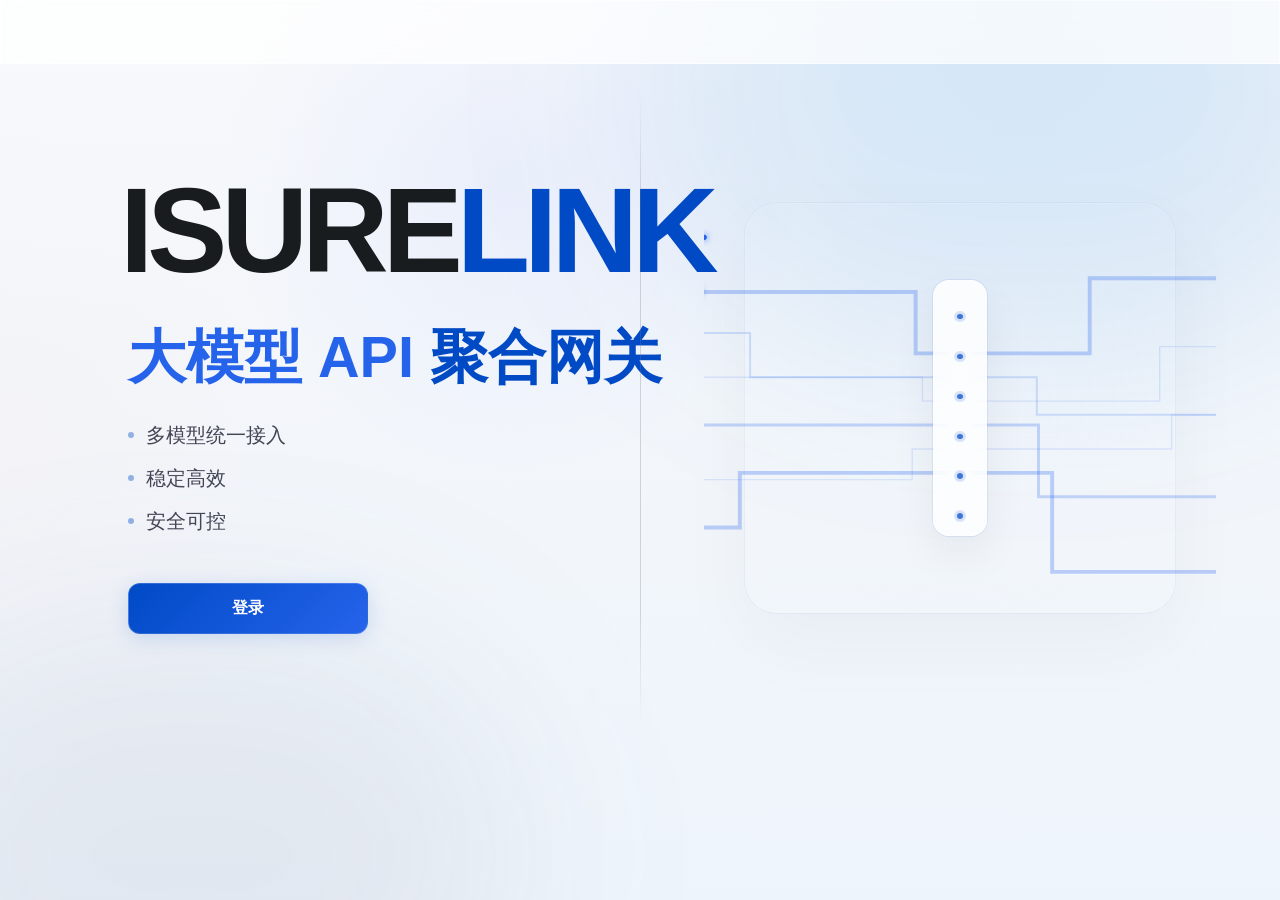
==== standalone/isurelinkindex/isuerlinkindex.html @ 4222e8a7 "feat: add standalone isurelink home page" ====
<!DOCTYPE html>
<html lang="zh-CN" data-theme="light">
<head>
  <meta charset="utf-8">
  <meta name="viewport" content="width=device-width, initial-scale=1.0">
  <title>ISURELINK - 大模型 API 聚合网关</title>
  <meta
    name="description"
    content="ISURELINK 大模型 API 聚合网关，多模型统一接入，稳定高效，安全可控。"
  >
  <link rel="stylesheet" href="./isuerlinkindex.local.css">
</head>
<body>
  <div class="bg-layer bg-layer-mesh" aria-hidden="true"></div>
  <div class="bg-layer bg-layer-orb bg-layer-orb-top" aria-hidden="true"></div>
  <div class="bg-layer bg-layer-orb bg-layer-orb-bottom" aria-hidden="true"></div>

  <nav class="top-nav glass-panel" data-purpose="navigation"></nav>

  <main class="hero-shell" data-purpose="hero-container">
    <section class="hero-panel hero-copy-panel">
      <div class="hero-copy" data-purpose="hero-content">
        <h1 class="brand-mark">
          <span>ISURE</span><span class="brand-accent">LINK</span>
        </h1>
        <h2 class="hero-title" data-i18n="heroTitle">
          大模型 API <span class="brand-inline">聚合网关</span>
        </h2>

        <div class="feature-list">
          <div class="feature-item">
            <span class="feature-dot" aria-hidden="true"></span>
            <p data-i18n="featureOne">多模型统一接入</p>
          </div>
          <div class="feature-item">
            <span class="feature-dot" aria-hidden="true"></span>
            <p data-i18n="featureTwo">稳定高效</p>
          </div>
          <div class="feature-item">
            <span class="feature-dot" aria-hidden="true"></span>
            <p data-i18n="featureThree">安全可控</p>
          </div>
        </div>

        <div class="cta-row">
          <a
            id="cta-login-button"
            class="cta-button"
            href="/login"
            data-login-button
            data-i18n="loginCta"
          >
            登录
          </a>
        </div>
      </div>
    </section>

    <section class="hero-panel hero-visual-panel" aria-label="Visual decoration">
      <div class="hero-divider" aria-hidden="true"></div>
      <div class="visual-stage">
        <div class="exchange-halo" aria-hidden="true"></div>
        <svg
          class="exchange-network-svg"
          viewBox="0 0 600 400"
          fill="none"
          xmlns="http://www.w3.org/2000/svg"
          aria-hidden="true"
        >
          <defs>
            <filter id="exchange-glow-strong" x="-25%" y="-25%" width="150%" height="150%">
              <feGaussianBlur stdDeviation="4" result="blur"></feGaussianBlur>
              <feComposite in="SourceGraphic" in2="blur" operator="over"></feComposite>
            </filter>
            <linearGradient id="exchange-line-gradient" x1="0%" y1="0%" x2="100%" y2="0%">
              <stop offset="0%" stop-color="rgba(37, 99, 235, 0.08)">
                <animate attributeName="stop-color" dur="9s" repeatCount="indefinite" values="rgba(37, 99, 235, 0.08);rgba(37, 99, 235, 0.13);rgba(37, 99, 235, 0.08)"></animate>
              </stop>
              <stop offset="46%" stop-color="rgba(37, 99, 235, 0.22)">
                <animate attributeName="offset" dur="12s" repeatCount="indefinite" values="42%;50%;42%"></animate>
              </stop>
              <stop offset="100%" stop-color="rgba(37, 99, 235, 0.11)">
                <animate attributeName="stop-color" dur="10s" repeatCount="indefinite" values="rgba(37, 99, 235, 0.11);rgba(37, 99, 235, 0.17);rgba(37, 99, 235, 0.11)"></animate>
              </stop>
            </linearGradient>
            <linearGradient id="exchange-line-gradient-strong" x1="0%" y1="0%" x2="100%" y2="0%">
              <stop offset="0%" stop-color="rgba(37, 99, 235, 0.12)"></stop>
              <stop offset="54%" stop-color="rgba(37, 99, 235, 0.3)">
                <animate attributeName="offset" dur="11s" repeatCount="indefinite" values="48%;58%;48%"></animate>
              </stop>
              <stop offset="100%" stop-color="rgba(37, 99, 235, 0.16)"></stop>
            </linearGradient>
            <linearGradient id="exchange-line-gradient-soft" x1="0%" y1="0%" x2="100%" y2="0%">
              <stop offset="0%" stop-color="rgba(37, 99, 235, 0.06)"></stop>
              <stop offset="48%" stop-color="rgba(37, 99, 235, 0.16)">
                <animate attributeName="offset" dur="13s" repeatCount="indefinite" values="40%;56%;40%"></animate>
              </stop>
              <stop offset="100%" stop-color="rgba(37, 99, 235, 0.09)"></stop>
            </linearGradient>
            <path id="exchange-path-1" d="M -50 64 H 248 V 136 H 284 M 316 136 H 452 V 48 H 650"></path>
            <path id="exchange-path-2" d="M -50 112 H 54 V 164 H 284 M 316 164 H 390 V 208 H 650"></path>
            <path id="exchange-path-3" d="M -50 164 H 256 V 192 H 284 M 316 192 H 534 V 128 H 650"></path>
            <path id="exchange-path-4" d="M -50 220 H 78 V 220 H 284 M 316 220 H 392 V 304 H 650"></path>
            <path id="exchange-path-5" d="M -50 284 H 244 V 248 H 284 M 316 248 H 548 V 208 H 650"></path>
            <path id="exchange-path-6" d="M -50 340 H 42 V 276 H 284 M 316 276 H 408 V 392 H 650"></path>
          </defs>

          <g class="exchange-network-lines">
            <use href="#exchange-path-1" class="exchange-network-line line-weight-heavy" stroke="url(#exchange-line-gradient-strong)"></use>
            <use href="#exchange-path-2" class="exchange-network-line" stroke="url(#exchange-line-gradient)"></use>
            <use href="#exchange-path-3" class="exchange-network-line line-weight-soft" stroke="url(#exchange-line-gradient-soft)"></use>
            <use href="#exchange-path-4" class="exchange-network-line line-weight-strong" stroke="url(#exchange-line-gradient)"></use>
            <use href="#exchange-path-5" class="exchange-network-line line-weight-soft" stroke="url(#exchange-line-gradient-soft)"></use>
            <use href="#exchange-path-6" class="exchange-network-line line-weight-heavy" stroke="url(#exchange-line-gradient-strong)"></use>
          </g>

          <g class="exchange-network-particles" filter="url(#exchange-glow-strong)">
            <circle class="exchange-particle particle-size-md" r="3.2">
              <animateMotion dur="11s" repeatCount="indefinite" keyPoints="0;1" keyTimes="0;1" calcMode="spline" keySplines="0.4 0 0.2 1">
                <mpath href="#exchange-path-1"></mpath>
              </animateMotion>
              <animate attributeName="opacity" dur="11s" repeatCount="indefinite" values="0;1;1;0" keyTimes="0;0.08;0.92;1"></animate>
            </circle>
            <circle class="exchange-particle" r="2.8">
              <animateMotion begin="1.6s" dur="13.4s" repeatCount="indefinite" keyPoints="0;1" keyTimes="0;1" calcMode="spline" keySplines="0.4 0 0.2 1">
                <mpath href="#exchange-path-2"></mpath>
              </animateMotion>
              <animate attributeName="opacity" begin="1.6s" dur="13.4s" repeatCount="indefinite" values="0;1;1;0" keyTimes="0;0.08;0.92;1"></animate>
            </circle>
            <circle class="exchange-particle particle-size-sm" r="2.4">
              <animateMotion begin="0.8s" dur="12.2s" repeatCount="indefinite" keyPoints="0;1" keyTimes="0;1" calcMode="spline" keySplines="0.4 0 0.2 1">
                <mpath href="#exchange-path-3"></mpath>
              </animateMotion>
              <animate attributeName="opacity" begin="0.8s" dur="12.2s" repeatCount="indefinite" values="0;1;1;0" keyTimes="0;0.08;0.92;1"></animate>
            </circle>
            <circle class="exchange-particle" r="2.8">
              <animateMotion begin="2.4s" dur="14.8s" repeatCount="indefinite" keyPoints="0;1" keyTimes="0;1" calcMode="spline" keySplines="0.4 0 0.2 1">
                <mpath href="#exchange-path-4"></mpath>
              </animateMotion>
              <animate attributeName="opacity" begin="2.4s" dur="14.8s" repeatCount="indefinite" values="0;1;1;0" keyTimes="0;0.08;0.92;1"></animate>
            </circle>
            <circle class="exchange-particle particle-size-md" r="3.1">
              <animateMotion begin="3.5s" dur="12.8s" repeatCount="indefinite" keyPoints="0;1" keyTimes="0;1" calcMode="spline" keySplines="0.4 0 0.2 1">
                <mpath href="#exchange-path-5"></mpath>
              </animateMotion>
              <animate attributeName="opacity" begin="3.5s" dur="12.8s" repeatCount="indefinite" values="0;1;1;0" keyTimes="0;0.08;0.92;1"></animate>
            </circle>
            <circle class="exchange-particle particle-size-sm" r="2.3">
              <animateMotion begin="5.2s" dur="15.4s" repeatCount="indefinite" keyPoints="0;1" keyTimes="0;1" calcMode="spline" keySplines="0.4 0 0.2 1">
                <mpath href="#exchange-path-6"></mpath>
              </animateMotion>
              <animate attributeName="opacity" begin="5.2s" dur="15.4s" repeatCount="indefinite" values="0;1;1;0" keyTimes="0;0.08;0.92;1"></animate>
            </circle>
          </g>
        </svg>

        <div class="exchange-lane-group exchange-lane-group-in" aria-hidden="true">
          <div class="exchange-lane lane-in lane-in-1"></div>
          <div class="exchange-lane lane-in lane-in-2"></div>
          <div class="exchange-lane lane-in lane-in-3"></div>
          <div class="exchange-lane lane-in lane-in-4"></div>
          <div class="exchange-lane lane-in lane-in-5"></div>
        </div>

        <div class="exchange-lane-group exchange-lane-group-out" aria-hidden="true">
          <div class="exchange-lane lane-out lane-out-1"></div>
          <div class="exchange-lane lane-out lane-out-2"></div>
          <div class="exchange-lane lane-out lane-out-3"></div>
          <div class="exchange-lane lane-out lane-out-4"></div>
          <div class="exchange-lane lane-out lane-out-5"></div>
        </div>

        <div class="exchange-board glass-panel">
          <div class="exchange-board-sheen" aria-hidden="true"></div>
          <div class="exchange-chip-grid" aria-hidden="true">
            <span class="exchange-chip chip-1"></span>
            <span class="exchange-chip chip-2"></span>
            <span class="exchange-chip chip-3"></span>
            <span class="exchange-chip chip-4"></span>
            <span class="exchange-chip chip-5"></span>
            <span class="exchange-chip chip-6"></span>
          </div>
        </div>

      </div>
    </section>
  </main>

  <script src="./isuerlinkindex.local.js"></script>
</body>
</html>
---- standalone/isurelinkindex/isuerlinkindex.local.css ----
:root {
  color-scheme: light;
  --bg: #f7f9fb;
  --bg-soft: #eef4fb;
  --panel: rgba(255, 255, 255, 0.72);
  --panel-border: rgba(255, 255, 255, 0.56);
  --text: #191c1e;
  --text-soft: #434655;
  --accent: #004ac6;
  --accent-strong: #2563eb;
  --accent-soft: rgba(0, 74, 198, 0.08);
  --secondary-soft: rgba(80, 95, 118, 0.08);
  --divider: rgba(115, 118, 134, 0.28);
  --button-shadow: 0 4px 20px rgba(0, 74, 198, 0.15);
  --button-shadow-hover: 0 8px 30px rgba(0, 74, 198, 0.25);
  --gateway-shadow: 0 28px 64px rgba(15, 23, 42, 0.15);
  --exchange-border: rgba(0, 74, 198, 0.12);
  --exchange-border-secondary: rgba(80, 95, 118, 0.1);
  --exchange-lane: rgba(52, 110, 215, 0.16);
  --exchange-lane-glow: rgba(52, 110, 215, 0.18);
  --exchange-flow: rgba(52, 110, 215, 0.95);
  --exchange-core-fill: rgba(255, 255, 255, 0.9);
  --exchange-chip-fill: rgba(224, 234, 255, 0.92);
  --exchange-chip-active: rgba(191, 219, 254, 0.98);
  --exchange-stroke: #346ed7;
  --exchange-core-shadow: rgba(52, 110, 215, 0.18);
}

html[data-theme='dark'] {
  color-scheme: dark;
  --bg: #091322;
  --bg-soft: #0d1a31;
  --panel: rgba(15, 23, 42, 0.54);
  --panel-border: rgba(148, 163, 184, 0.14);
  --text: #eef2ff;
  --text-soft: #c1c9da;
  --accent: #7db5ff;
  --accent-strong: #4f8dff;
  --accent-soft: rgba(79, 141, 255, 0.14);
  --secondary-soft: rgba(148, 163, 184, 0.12);
  --divider: rgba(148, 163, 184, 0.2);
  --button-shadow: 0 10px 30px rgba(37, 99, 235, 0.24);
  --button-shadow-hover: 0 16px 42px rgba(37, 99, 235, 0.34);
  --gateway-shadow: 0 32px 80px rgba(2, 6, 23, 0.4);
  --exchange-border: rgba(125, 181, 255, 0.18);
  --exchange-border-secondary: rgba(148, 163, 184, 0.14);
  --exchange-lane: rgba(141, 189, 255, 0.18);
  --exchange-lane-glow: rgba(141, 189, 255, 0.2);
  --exchange-flow: rgba(141, 189, 255, 0.95);
  --exchange-core-fill: rgba(12, 22, 40, 0.9);
  --exchange-chip-fill: rgba(20, 34, 58, 0.95);
  --exchange-chip-active: rgba(35, 66, 120, 0.98);
  --exchange-stroke: #8dbdff;
  --exchange-core-shadow: rgba(141, 189, 255, 0.22);
}

* {
  box-sizing: border-box;
}

html,
body {
  min-height: 100%;
  margin: 0;
}

body {
  position: relative;
  overflow-x: hidden;
  font-family: -apple-system, BlinkMacSystemFont, 'Segoe UI', Roboto,
    'Helvetica Neue', Arial, sans-serif;
  background:
    radial-gradient(circle at 40% 20%, rgba(105, 130, 255, 0.08), transparent 28%),
    radial-gradient(circle at 80% 0%, rgba(24, 199, 255, 0.08), transparent 34%),
    radial-gradient(circle at 0% 50%, rgba(255, 173, 173, 0.05), transparent 26%),
    linear-gradient(180deg, var(--bg) 0%, var(--bg-soft) 100%);
  color: var(--text);
  -webkit-font-smoothing: antialiased;
  -moz-osx-font-smoothing: grayscale;
}

.bg-layer {
  position: fixed;
  pointer-events: none;
  z-index: 0;
}

.bg-layer-mesh {
  inset: 0;
}

.bg-layer-orb {
  border-radius: 999px;
  filter: blur(100px);
}

.bg-layer-orb-top {
  top: -20%;
  right: -10%;
  width: 60%;
  height: 60%;
  background: var(--accent-soft);
}

.bg-layer-orb-bottom {
  bottom: -20%;
  left: -10%;
  width: 50%;
  height: 50%;
  background: var(--secondary-soft);
}

.glass-panel {
  background: var(--panel);
  backdrop-filter: blur(20px);
  -webkit-backdrop-filter: blur(20px);
  border: 1px solid var(--panel-border);
}

.top-nav {
  position: fixed;
  top: 0;
  width: 100%;
  min-height: 64px;
  z-index: 50;
  transition: box-shadow 0.3s ease, background-color 0.3s ease;
}

.top-nav.is-scrolled {
  box-shadow: 0 18px 40px rgba(15, 23, 42, 0.08);
}

.hero-shell {
  position: relative;
  z-index: 10;
  width: 100%;
  min-height: 80vh;
  padding-top: 96px;
  display: flex;
  flex-direction: column;
}

.hero-panel {
  width: 100%;
}

.hero-copy-panel {
  display: flex;
  justify-content: center;
  padding: 64px 24px;
}

.hero-copy {
  max-width: 42rem;
}

.brand-mark {
  margin: 0 0 48px;
  margin-left: -8px;
  font-size: clamp(3rem, 10vw, 7.5rem);
  line-height: 0.8;
  letter-spacing: -0.05em;
  font-weight: 900;
  color: var(--text);
}

.brand-accent,
.brand-inline {
  color: var(--accent);
}

.hero-title {
  margin: 0 0 32px;
  font-size: clamp(2rem, 5vw, 3.6rem);
  line-height: 1.1;
  font-weight: 700;
  color: var(--accent-strong);
}

.feature-list {
  display: flex;
  flex-direction: column;
  gap: 16px;
  margin-bottom: 48px;
  font-size: clamp(1rem, 2vw, 1.25rem);
  font-weight: 500;
  color: var(--text-soft);
}

.feature-item {
  display: flex;
  align-items: center;
  gap: 12px;
}

.feature-item p {
  margin: 0;
}

.feature-dot {
  width: 6px;
  height: 6px;
  border-radius: 999px;
  background: color-mix(in srgb, var(--accent) 40%, transparent);
}

.cta-row {
  display: flex;
  align-items: center;
  gap: 24px;
}

.cta-button {
  display: inline-flex;
  align-items: center;
  justify-content: center;
  min-width: 240px;
  padding: 14px 48px;
  border-radius: 12px;
  border: 1px solid rgba(255, 255, 255, 0.16);
  background: linear-gradient(135deg, var(--accent) 0%, var(--accent-strong) 100%);
  color: #ffffff;
  font-size: 1rem;
  font-weight: 600;
  text-decoration: none;
  box-shadow: var(--button-shadow);
  transition:
    transform 0.25s ease,
    filter 0.25s ease,
    box-shadow 0.25s ease;
}

.cta-button:hover {
  filter: brightness(1.08);
  transform: translateY(-1px);
  box-shadow: var(--button-shadow-hover);
}

.hero-visual-panel {
  position: relative;
  min-height: 50vh;
  display: flex;
  align-items: center;
  justify-content: center;
  padding: 24px;
  overflow: hidden;
}

.hero-divider {
  display: none;
}

.visual-stage {
  position: relative;
  width: 100%;
  max-width: 32rem;
  aspect-ratio: 1 / 1;
}

.exchange-halo {
  position: absolute;
  inset: 10% 8%;
  border-radius: 2rem;
  background: radial-gradient(circle at center, rgba(255, 255, 255, 0.08), transparent 72%);
}

.exchange-halo::before,
.exchange-halo::after {
  content: '';
  position: absolute;
  inset: 0;
  border-radius: inherit;
}

.exchange-halo::after {
  border: 1px solid rgba(255, 255, 255, 0.12);
}

.exchange-halo::before {
  box-shadow:
    0 0 0 1px rgba(52, 110, 215, 0.05),
    0 30px 80px rgba(15, 23, 42, 0.04);
}

.exchange-network-svg {
  position: absolute;
  inset: 0;
  width: 100%;
  height: 100%;
}

.exchange-network-line {
  stroke: rgba(37, 99, 235, 0.18);
  stroke-width: 2.4;
  stroke-linecap: square;
  stroke-linejoin: miter;
}

.exchange-network-line.line-weight-heavy {
  stroke: rgba(37, 99, 235, 0.28);
  stroke-width: 4.6;
}

.exchange-network-line.line-weight-strong {
  stroke: rgba(37, 99, 235, 0.24);
  stroke-width: 3.5;
}

.exchange-network-line.line-weight-soft {
  stroke: rgba(37, 99, 235, 0.13);
  stroke-width: 1.6;
}

.exchange-particle {
  fill: #2563eb;
}

.exchange-lane-group {
  position: absolute;
  inset: 0;
  opacity: 0;
  pointer-events: none;
}

.exchange-lane-group-in {
  left: 0;
}

.exchange-lane-group-out {
  right: 0;
}

.exchange-lane {
  display: none;
}

.exchange-board {
  position: absolute;
  inset: 50% auto auto 50%;
  width: 3.4rem;
  height: 16rem;
  margin-left: -1.7rem;
  margin-top: -8rem;
  border-radius: 1rem;
  box-shadow:
    0 18px 44px rgba(15, 23, 42, 0.06),
    0 0 0 1px rgba(52, 110, 215, 0.1);
  overflow: hidden;
  display: flex;
  align-items: center;
  justify-content: center;
  animation: board-breathe 7.6s ease-in-out infinite;
}

.exchange-board-sheen {
  position: absolute;
  inset: 0;
  background:
    linear-gradient(180deg, rgba(255, 255, 255, 0.42), rgba(255, 255, 255, 0.08)),
    radial-gradient(circle at center, rgba(255, 255, 255, 0.08), transparent 70%);
}

.exchange-chip-grid {
  position: absolute;
  inset: 1rem 0;
}

.exchange-chip {
  position: absolute;
  left: 50%;
  width: 0.34rem;
  height: 0.34rem;
  margin-left: -0.17rem;
  border-radius: 999px;
  background: var(--exchange-flow);
  box-shadow: 0 0 0 0.18rem var(--exchange-lane-glow);
  animation: chip-shift 6.4s ease-in-out infinite;
}

.exchange-chip.is-flashing {
  animation:
    chip-shift 6.4s ease-in-out infinite,
    chip-flash 560ms ease-out;
}

.exchange-chip::after {
  display: none;
}

.chip-1,
.chip-2,
.chip-3 {
  top: 0;
}

.chip-4,
.chip-5,
.chip-6 {
  top: auto;
}

.chip-1 {
  top: 7.5%;
}

.chip-2 {
  top: 25.5%;
}

.chip-3 {
  top: 43.5%;
}

.chip-4 {
  top: 61.5%;
}

.chip-5 {
  top: 79.5%;
}

.chip-6 {
  top: 97.5%;
}

.chip-1,
.chip-4 {
  animation-delay: -0.6s;
}

.chip-2,
.chip-5 {
  animation-delay: -1.8s;
}

.chip-3,
.chip-6 {
  animation-delay: -3.1s;
}

.exchange-board-symbol {
  position: relative;
  z-index: 1;
  width: 2.4rem;
  height: auto;
  filter: drop-shadow(0 8px 12px var(--exchange-core-shadow));
}

.exchange-mark-rail,
.exchange-mark-orbit,
.exchange-mark-router,
.exchange-mark-node {
  stroke: var(--exchange-stroke);
  stroke-width: 2.4;
  stroke-linecap: round;
  stroke-linejoin: round;
}

.exchange-mark-rail,
.exchange-mark-orbit {
  fill: none;
}

.exchange-mark-router {
  fill: color-mix(in srgb, var(--exchange-core-fill) 92%, transparent);
}

.exchange-mark-node {
  fill: var(--exchange-stroke);
}

@keyframes lane-flow {
  from {
    opacity: 0;
  }

  to {
    opacity: 1;
  }
}

@keyframes board-breathe {
  0%,
  100% {
    transform: translate3d(0, 0, 0);
    box-shadow:
      0 18px 40px rgba(15, 23, 42, 0.08),
      0 0 0 1px color-mix(in srgb, var(--exchange-stroke) 12%, transparent);
  }

  50% {
    transform: translate3d(0, -4px, 0);
    box-shadow:
      0 22px 50px rgba(15, 23, 42, 0.12),
      0 0 0 0.9rem rgba(0, 0, 0, 0),
      0 0 0 1px color-mix(in srgb, var(--exchange-stroke) 18%, transparent);
  }
}

@keyframes chip-shift {
  0%,
  100% {
    opacity: 0.55;
    transform: scale(0.92);
  }

  50% {
    opacity: 1;
    transform: scale(1);
  }
}

@keyframes chip-flash {
  0% {
    opacity: 0.7;
    transform: scale(1);
    box-shadow: 0 0 0 0.18rem var(--exchange-lane-glow);
  }

  35% {
    opacity: 1;
    transform: scale(2.1);
    box-shadow:
      0 0 0 0.42rem color-mix(in srgb, var(--exchange-flow) 20%, transparent),
      0 0 1rem color-mix(in srgb, var(--exchange-flow) 52%, transparent);
  }

  100% {
    opacity: 0.78;
    transform: scale(1);
    box-shadow: 0 0 0 0.18rem var(--exchange-lane-glow);
  }
}

@media (min-width: 1024px) {
  .hero-shell {
    flex-direction: row;
    height: 80vh;
  }

  .hero-panel {
    width: 50%;
  }

  .hero-copy-panel {
    align-items: center;
    justify-content: flex-start;
    padding: 0 48px 0 10%;
    min-height: 100%;
  }

  .hero-visual-panel {
    min-height: 100%;
    padding: 24px 48px;
  }

  .hero-divider {
    display: block;
    position: absolute;
    left: 0;
    top: 0;
    bottom: 0;
    width: 1px;
    background: linear-gradient(
      180deg,
      transparent 0%,
      var(--divider) 18%,
      var(--divider) 82%,
      transparent 100%
    );
  }
}

@media (max-width: 767px) {
  .hero-shell {
    padding-top: 88px;
  }

  .hero-copy-panel {
    padding: 40px 24px 20px;
  }

  .feature-list {
    margin-bottom: 40px;
  }

  .cta-button {
    width: 100%;
    min-width: 0;
  }

  .visual-stage {
    max-width: 26rem;
  }

  .exchange-halo {
    inset: 14% 4%;
  }

  .exchange-board {
    width: 3rem;
    height: 13.2rem;
    margin-left: -1.5rem;
    margin-top: -6.6rem;
  }

  .exchange-board-symbol {
    width: 2.1rem;
  }

  .exchange-chip {
    width: 0.3rem;
    height: 0.3rem;
    margin-left: -0.15rem;
  }

  .chip-2,
  .chip-5 {
    top: 49%;
  }

  .chip-3,
  .chip-6 {
    top: 75%;
  }
}
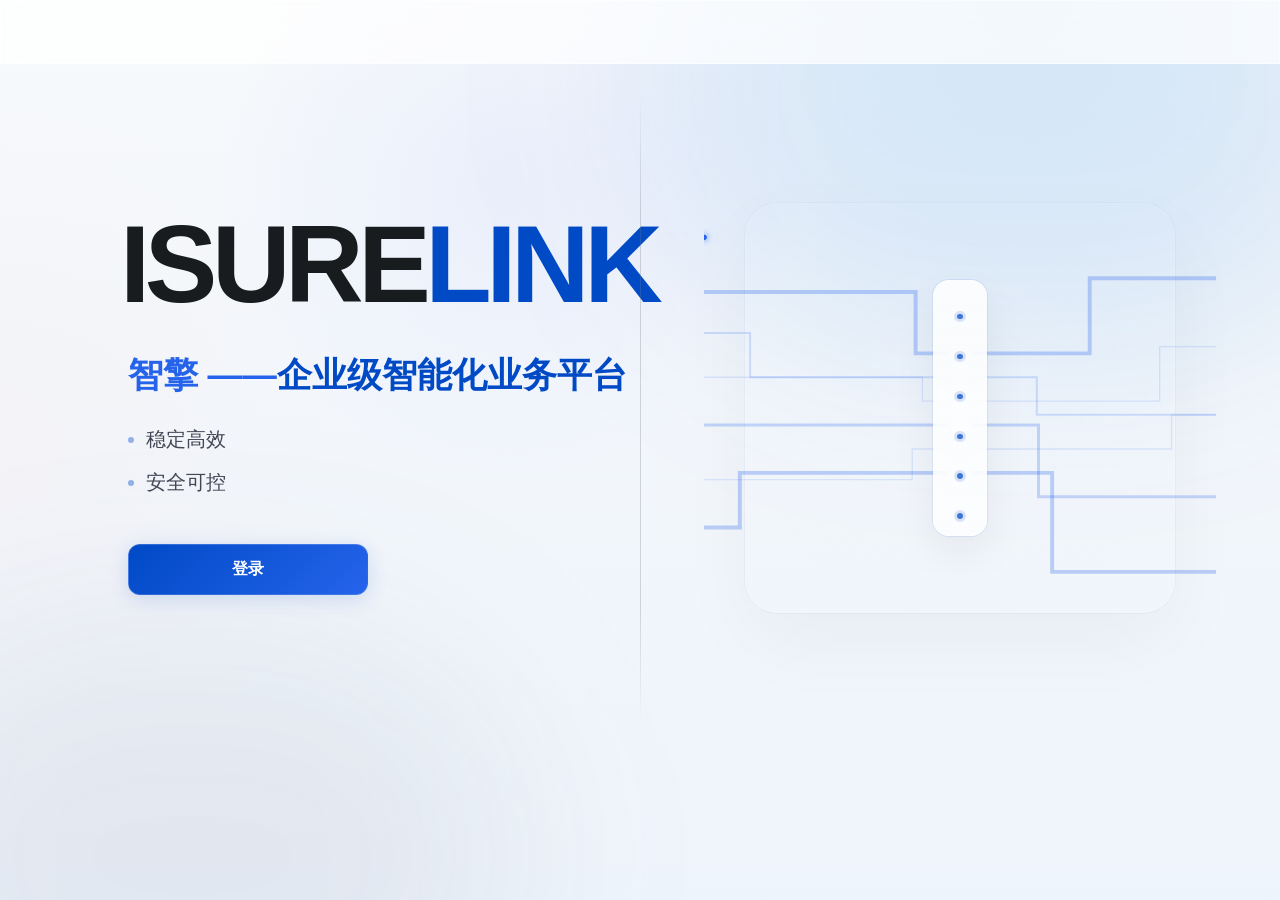
==== commit 2c3c1770: "feat: add notice button toggle and refine isurelink home" ====
--- a/standalone/isurelinkindex/isuerlinkindex.html
+++ b/standalone/isurelinkindex/isuerlinkindex.html
@@ -3,10 +3,10 @@
 <head>
   <meta charset="utf-8">
   <meta name="viewport" content="width=device-width, initial-scale=1.0">
-  <title>ISURELINK - 大模型 API 聚合网关</title>
+  <title>ISURELINK - 智擎 ——企业级智能化业务平台</title>
   <meta
     name="description"
-    content="ISURELINK 大模型 API 聚合网关，多模型统一接入，稳定高效，安全可控。"
+    content="ISURELINK 智擎 ——企业级智能化业务平台，稳定高效，安全可控。"
   >
   <link rel="stylesheet" href="./isuerlinkindex.local.css">
 </head>
@@ -20,18 +20,16 @@
   <main class="hero-shell" data-purpose="hero-container">
     <section class="hero-panel hero-copy-panel">
       <div class="hero-copy" data-purpose="hero-content">
-        <h1 class="brand-mark">
-          <span>ISURE</span><span class="brand-accent">LINK</span>
-        </h1>
-        <h2 class="hero-title" data-i18n="heroTitle">
-          大模型 API <span class="brand-inline">聚合网关</span>
-        </h2>
+        <div class="brand-lockup">
+          <h1 class="brand-mark">
+            <span>ISURE</span><span class="brand-accent">LINK</span>
+          </h1>
+          <h2 class="hero-title" data-i18n="heroTitle">
+            智擎 ——<span class="brand-inline">企业级智能化业务平台</span>
+          </h2>
+        </div>
 
         <div class="feature-list">
-          <div class="feature-item">
-            <span class="feature-dot" aria-hidden="true"></span>
-            <p data-i18n="featureOne">多模型统一接入</p>
-          </div>
           <div class="feature-item">
             <span class="feature-dot" aria-hidden="true"></span>
             <p data-i18n="featureTwo">稳定高效</p>
--- a/standalone/isurelinkindex/isuerlinkindex.local.css
+++ b/standalone/isurelinkindex/isuerlinkindex.local.css
@@ -154,10 +154,17 @@
   max-width: 42rem;
 }
 
+.brand-lockup {
+  display: inline-flex;
+  flex-direction: column;
+  width: fit-content;
+  max-width: 100%;
+}
+
 .brand-mark {
   margin: 0 0 48px;
   margin-left: -8px;
-  font-size: clamp(3rem, 10vw, 7.5rem);
+  font-size: clamp(2.7rem, 9vw, 6.8rem);
   line-height: 0.8;
   letter-spacing: -0.05em;
   font-weight: 900;
@@ -171,10 +178,13 @@
 
 .hero-title {
   margin: 0 0 32px;
-  font-size: clamp(2rem, 5vw, 3.6rem);
+  font-size: clamp(1.25rem, 2.7vw, 2.2rem);
   line-height: 1.1;
   font-weight: 700;
   color: var(--accent-strong);
+  white-space: nowrap;
+  width: calc(100% + 2.25rem);
+  max-width: calc(100vw - 48px);
 }
 
 .feature-list {
